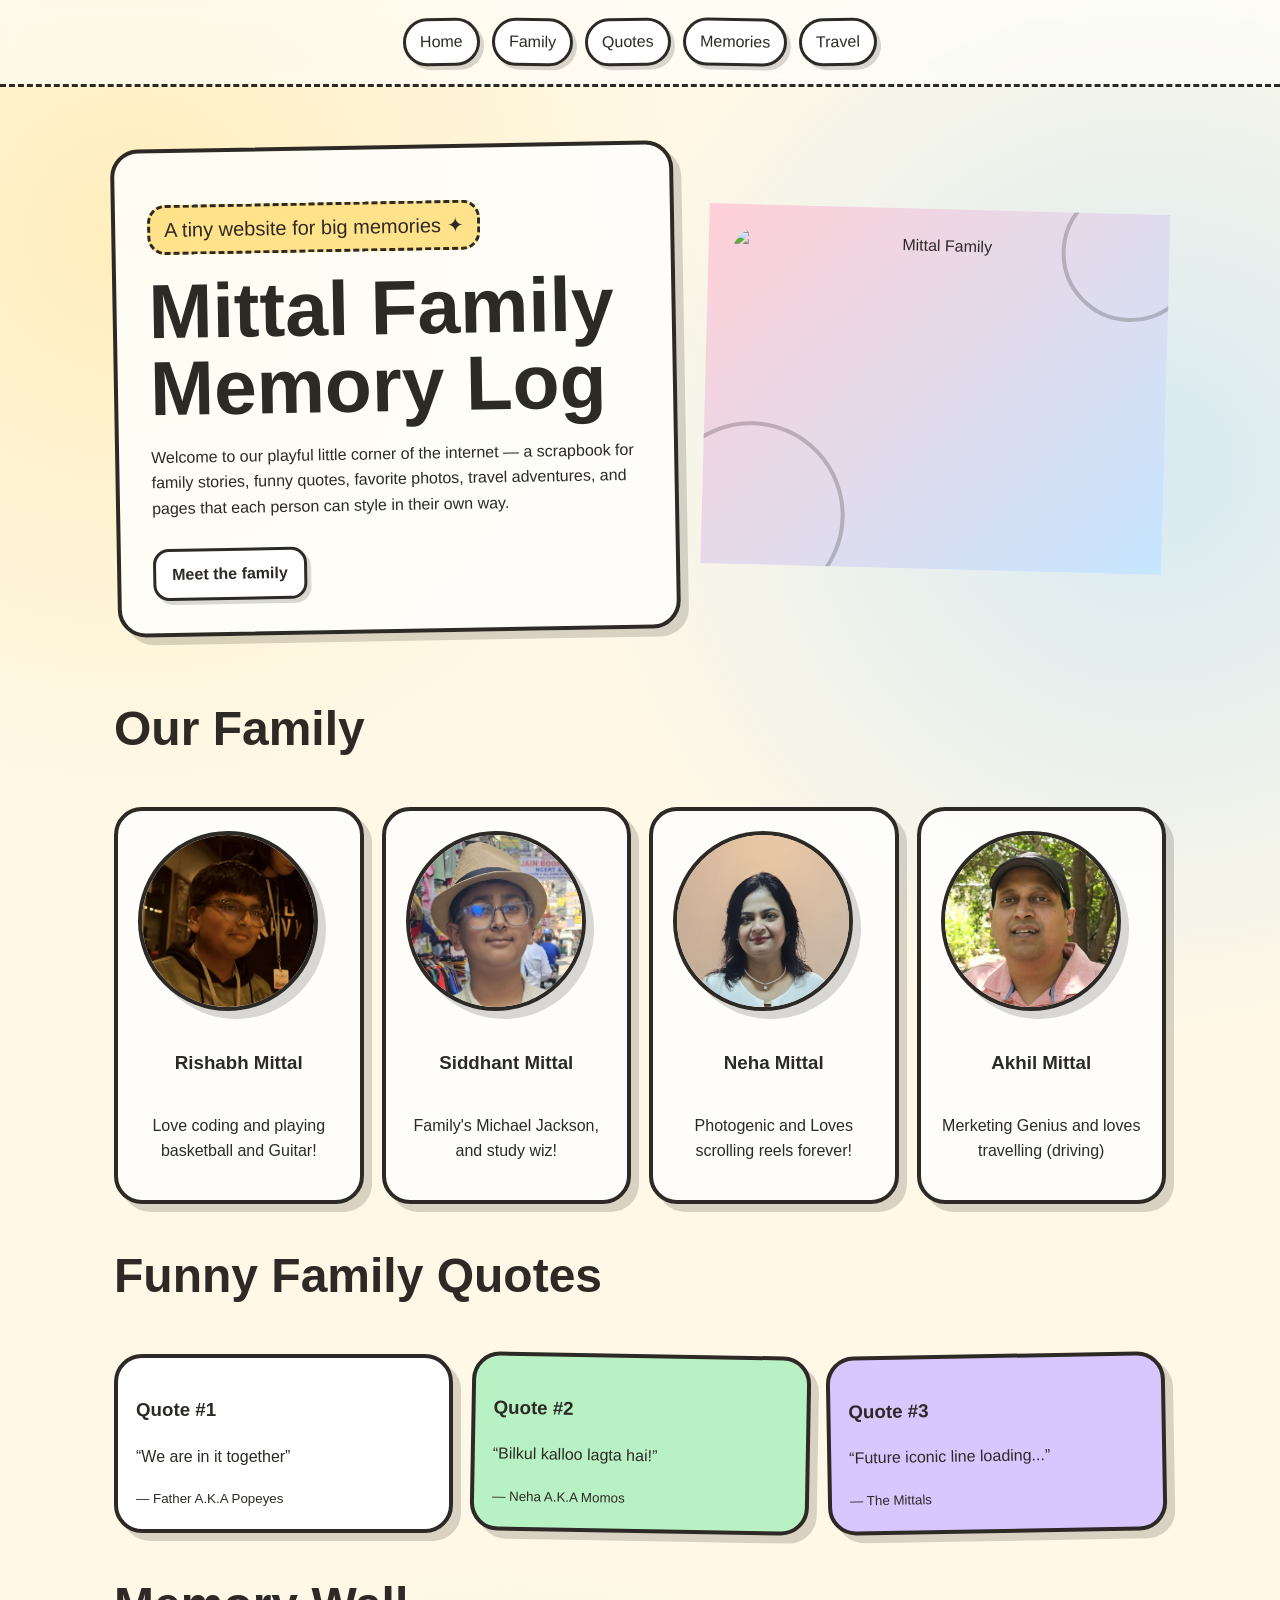
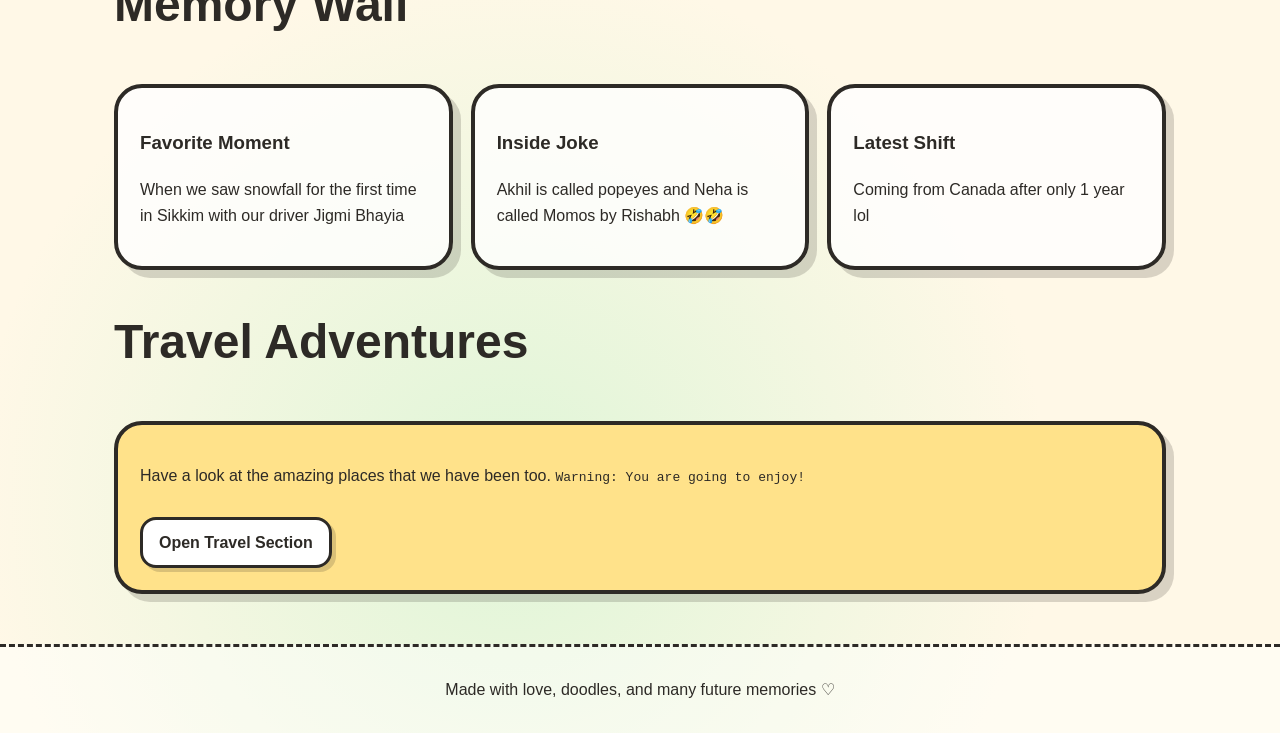
==== index.html @ bb87d196 "rishabh" ====
<!DOCTYPE html>
<html lang="en">
<head>
  <meta charset="UTF-8" />
  <meta name="viewport" content="width=device-width, initial-scale=1.0" />
  <title>Mittal Memory Log</title>
  <link rel="stylesheet" href="index.css" />
</head>
<body>
  <nav class="doodle-nav">
    <a href="index.html">Home</a>
    <a href="#family">Family</a>
    <a href="#quotes">Quotes</a>
    <a href="#memories">Memories</a>
    <a href="travel/index.html">Travel</a>
  </nav>

  <main>
    <section class="hero">
      <div class="hero-card">
        <p class="tagline">A tiny website for big memories ✦</p>
        <h1>Mittal Family Memory Log</h1>
        <p>
          Welcome to our playful little corner of the internet — a scrapbook for
          family stories, funny quotes, favorite photos, travel adventures, and
          pages that each person can style in their own way.
        </p>
        <a class="button" href="#family">Meet the family</a>
      </div>

      <div class="placeholder-photo">
          <img
              src=""
              alt="Mittal Family"
              class="hero-photo"
          />
      </div>
    </section>

    <section id="family">
      <h2>Our Family</h2>
      <div class="grid">
        <a class="person-card" href="family/rishabh/index.html">
          <img
            src="../../assets/images/imagepfp.jpeg"
            alt="Rishabh Mittal"
            class="profile-pic"
          />
          <h3>Rishabh Mittal</h3>
          <p>Love coding and playing basketball and Guitar!</p>
        </a>

        <a class="person-card" href="family/siddhant/index.html">
          <img
            src="../../assets\images\20260405_144058.jpg"
            alt="Rishabh Mittal"
            class="profile-pic"
          />
          <h3>Siddhant Mittal</h3>
          <p>Family's Michael Jackson, and study wiz!</p>
        </a>

        <a class="person-card" href="family/neha/index.html">
          <img
            src="../../assets\images\20260327_090411.jpg"
            alt="Rishabh Mittal"
            class="profile-pic"
          />
          <h3>Neha Mittal</h3>
          <p>Photogenic and Loves scrolling reels forever!</p>
        </a>

        <a class="person-card" href="family/akhil/index.html">
          <img
            src="../../assets\images\20260329_132729.jpg"
            alt="Rishabh Mittal"
            class="profile-pic"
          />
          <h3>Akhil Mittal</h3>
          <p>Merketing Genius and loves travelling (driving)</p>
        </a>
      </div>
    </section>

    <section id="quotes">
      <h2>Funny Family Quotes</h2>
      <div class="quote-list">
        <article class="quote-card">
          <h3>Quote #1</h3>
          <p>“We are in it together”</p>
          <small>— Father A.K.A Popeyes</small>
        </article>

        <article class="quote-card">
          <h3>Quote #2</h3>
          <p>“Bilkul kalloo lagta hai!”</p>
          <small>— Neha A.K.A Momos</small>
        </article>

        <article class="quote-card">
          <h3>Quote #3</h3>
          <p>“Future iconic line loading...”</p>
          <small>— The Mittals</small>
        </article>
      </div>
    </section>

    <section id="memories">
      <h2>Memory Wall</h2>
      <div class="memory-wall">
        <article class="card">
          <h3>Favorite Moment</h3>
          <p>When we saw snowfall for the first time in Sikkim with our driver Jigmi Bhayia</p>
        </article>
        <article class="card">
          <h3>Inside Joke</h3>
          <p>Akhil is called popeyes and Neha is called Momos by Rishabh 🤣🤣</p>
        </article>
        <article class="card">
          <h3>Latest Shift</h3>
          <p>Coming from Canada after only 1 year lol</p>
        </article>
      </div>
    </section>

    <section>
      <h2>Travel Adventures</h2>
      <div class="trip-card">
        <p>
          Have a look at the amazing places that we have been too. <code>Warning: You are going to enjoy!</code>
        </p>
        <a class="button" href="travel/index.html">Open Travel Section</a>
      </div>
    </section>
  </main>

  <footer>
    Made with love, doodles, and many future memories ♡
  </footer>
</body>
</html>
---- index.css ----
:root {
  --paper: #fff8e7;
  --ink: #2d2a26;
  --pink: #ffb6c1;
  --blue: #a7d8ff;
  --yellow: #ffe28a;
  --green: #b8f2c4;
  --purple: #d8c7ff;
  --shadow: rgba(45, 42, 38, 0.18);
}

* {
  box-sizing: border-box;
}

body {
  margin: 0;
  font-family: "Comic Sans MS", "Trebuchet MS", cursive, sans-serif;
  background:
    radial-gradient(circle at 10% 10%, rgba(255, 226, 138, 0.45), transparent 24%),
    radial-gradient(circle at 90% 20%, rgba(167, 216, 255, 0.45), transparent 26%),
    radial-gradient(circle at 40% 90%, rgba(184, 242, 196, 0.45), transparent 24%),
    var(--paper);
  color: var(--ink);
  line-height: 1.6;
}

a {
  color: inherit;
}

.doodle-nav {
  display: flex;
  flex-wrap: wrap;
  gap: 12px;
  align-items: center;
  justify-content: center;
  padding: 18px;
  background: rgba(255, 255, 255, 0.55);
  border-bottom: 3px dashed var(--ink);
  position: sticky;
  top: 0;
  z-index: 10;
  backdrop-filter: blur(8px);
}

.doodle-nav a {
  text-decoration: none;
  background: white;
  border: 3px solid var(--ink);
  border-radius: 999px;
  padding: 8px 14px;
  box-shadow: 4px 4px 0 var(--shadow);
  transform: rotate(-1deg);
  transition: transform 0.2s ease, box-shadow 0.2s ease;
}

.doodle-nav a:nth-child(even) {
  transform: rotate(1deg);
}

.doodle-nav a:hover {
  transform: translateY(-3px) rotate(0deg);
  box-shadow: 6px 6px 0 var(--shadow);
}

.hero {
  max-width: 1100px;
  margin: 34px auto;
  padding: 24px;
  display: grid;
  grid-template-columns: 1.1fr 0.9fr;
  gap: 28px;
  align-items: center;
}

.hero-card,
.card,
.quote-card,
.person-card,
.trip-card {
  background: rgba(255, 255, 255, 0.8);
  border: 4px solid var(--ink);
  border-radius: 28px;
  box-shadow: 8px 8px 0 var(--shadow);
}

.hero-card {
  padding: 32px;
  transform: rotate(-1deg);
}

h1 {
  font-size: clamp(2.4rem, 6vw, 5rem);
  line-height: 1;
  margin: 0 0 18px;
}

h2 {
  font-size: clamp(1.8rem, 4vw, 3rem);
  margin-top: 0;
}

.tagline {
  font-size: 1.25rem;
  background: var(--yellow);
  display: inline-block;
  padding: 6px 14px;
  border: 3px dashed var(--ink);
  border-radius: 18px;
  margin-bottom: 18px;
}

.placeholder-photo {
  min-height: 360px;
  display: grid;
  place-items: center;
  padding: 24px;
  text-align: center;
  background:
    linear-gradient(135deg, rgba(255, 182, 193, 0.65), rgba(167, 216, 255, 0.65)),
    white;
  transform: rotate(1.5deg);
  position: relative;
  overflow: hidden;
}

.placeholder-photo::before,
.placeholder-photo::after {
  content: "";
  position: absolute;
  border: 4px solid var(--ink);
  border-radius: 50%;
  opacity: 0.25;
}

.placeholder-photo::before {
  width: 180px;
  height: 180px;
  left: -45px;
  bottom: -45px;
}

.placeholder-photo::after {
  width: 130px;
  height: 130px;
  right: -30px;
  top: -30px;
}

.placeholder-photo span {
  font-size: 1.5rem;
  font-weight: bold;
  background: white;
  border: 3px solid var(--ink);
  padding: 18px;
  border-radius: 22px;
  z-index: 1;
}

section {
  max-width: 1100px;
  margin: 34px auto;
  padding: 0 24px;
}

.grid {
  display: grid;
  grid-template-columns: repeat(4, 1fr);
  gap: 18px;
}

.person-card {
  padding: 20px;
  text-align: center;
  text-decoration: none;
  min-height: 190px;
  display: flex;
  flex-direction: column;
  justify-content: center;
  transition: transform 0.2s ease;
}

.person-card:hover {
  transform: translateY(-6px) rotate(-1deg);
}

.avatar-doodle {
  width: 76px;
  height: 76px;
  margin: 0 auto 12px;
  border: 4px solid var(--ink);
  border-radius: 50%;
  background: var(--blue);
  display: grid;
  place-items: center;
  font-size: 2rem;
}

.quote-list {
  display: grid;
  grid-template-columns: repeat(3, 1fr);
  gap: 18px;
}

.quote-card {
  padding: 18px;
  background: white;
  min-height: 160px;
}

.quote-card:nth-child(2) {
  background: var(--green);
  transform: rotate(1deg);
}

.quote-card:nth-child(3) {
  background: var(--purple);
  transform: rotate(-1deg);
}

.memory-wall {
  display: grid;
  grid-template-columns: repeat(3, 1fr);
  gap: 18px;
}

.card {
  padding: 22px;
}

.trip-card {
  padding: 22px;
  background: var(--yellow);
}

.button {
  display: inline-block;
  margin-top: 12px;
  padding: 10px 16px;
  background: white;
  border: 3px solid var(--ink);
  border-radius: 16px;
  text-decoration: none;
  box-shadow: 4px 4px 0 var(--shadow);
  font-weight: bold;
}

footer {
  margin-top: 50px;
  padding: 30px 18px;
  text-align: center;
  border-top: 3px dashed var(--ink);
  background: rgba(255, 255, 255, 0.45);
}

.person-page {
  max-width: 900px;
  margin: 34px auto;
  padding: 24px;
}

.person-hero {
  padding: 28px;
  background: rgba(255, 255, 255, 0.8);
  border: 4px solid var(--ink);
  border-radius: 30px;
  box-shadow: 8px 8px 0 var(--shadow);
}

.notes {
  background: white;
  border: 3px dashed var(--ink);
  border-radius: 22px;
  padding: 18px;
  margin-top: 18px;
}

@media (max-width: 850px) {
  .hero,
  .grid,
  .quote-list,
  .memory-wall {
    grid-template-columns: 1fr;
  }

  .placeholder-photo {
    min-height: 260px;
  }
}
.profile-pic {
    width: 180px;
    height: 180px;
    object-fit: cover;
    border-radius: 50%;
    border: 4px solid #2d2a26;
    box-shadow: 8px 8px 0 rgba(45, 42, 38, 0.18);
    display: block;
    margin-bottom: 18px;
}
.hero-photo {
    width: 100%;
    height: 100%;
    object-fit: cover;
    border-radius: 24px;
}
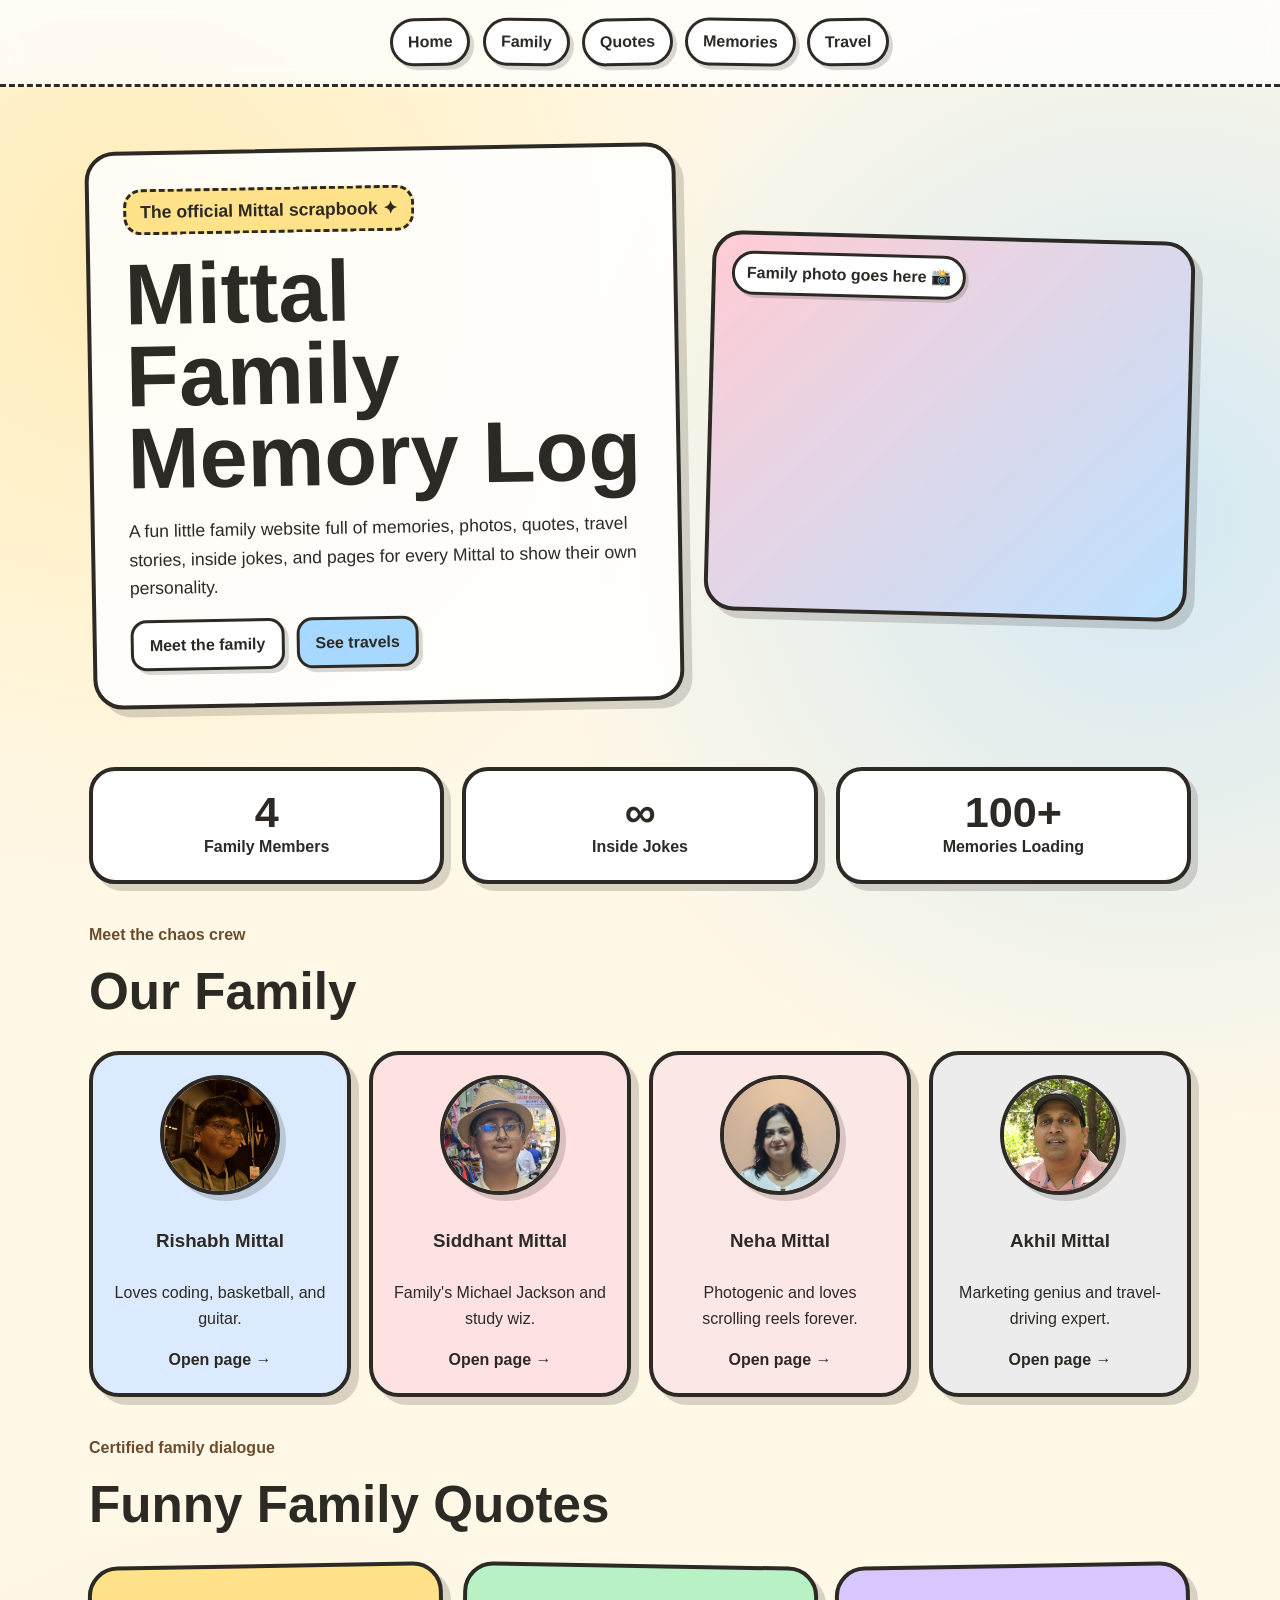
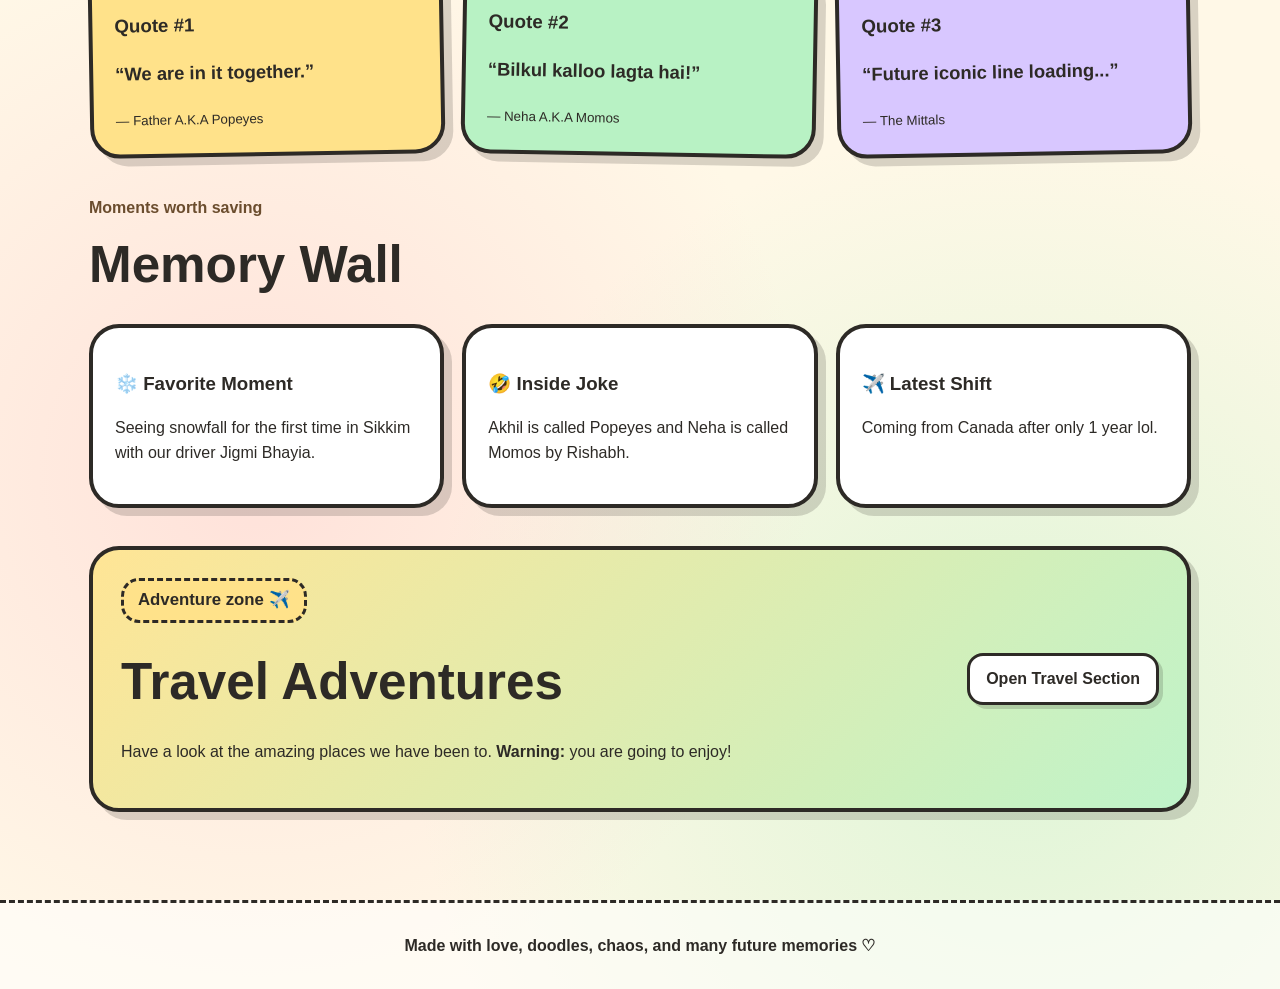
==== commit e326dd37: "sdd" ====
--- a/index.html
+++ b/index.html
@@ -7,6 +7,7 @@
   <link rel="stylesheet" href="index.css" />
 </head>
 <body>
+
   <nav class="doodle-nav">
     <a href="index.html">Home</a>
     <a href="#family">Family</a>
@@ -16,78 +17,96 @@
   </nav>
 
   <main>
+
     <section class="hero">
       <div class="hero-card">
-        <p class="tagline">A tiny website for big memories ✦</p>
+        <p class="tagline">The official Mittal scrapbook ✦</p>
         <h1>Mittal Family Memory Log</h1>
         <p>
-          Welcome to our playful little corner of the internet — a scrapbook for
-          family stories, funny quotes, favorite photos, travel adventures, and
-          pages that each person can style in their own way.
+          A fun little family website full of memories, photos, quotes, travel stories,
+          inside jokes, and pages for every Mittal to show their own personality.
         </p>
-        <a class="button" href="#family">Meet the family</a>
+
+        <div class="hero-buttons">
+          <a class="button" href="#family">Meet the family</a>
+          <a class="button secondary" href="travel/index.html">See travels</a>
+        </div>
       </div>
 
-      <div class="placeholder-photo">
-          <img
-              src=""
-              alt="Mittal Family"
-              class="hero-photo"
-          />
+      <div class="hero-photo-card">
+        <div class="photo-label">Family photo goes here 📸</div>
+        <img
+          src=""
+          alt="Mittal Family"
+          class="hero-photo"
+        />
       </div>
     </section>
 
+    <section class="stats-row">
+      <article>
+        <strong>4</strong>
+        <span>Family Members</span>
+      </article>
+
+      <article>
+        <strong>∞</strong>
+        <span>Inside Jokes</span>
+      </article>
+
+      <article>
+        <strong>100+</strong>
+        <span>Memories Loading</span>
+      </article>
+    </section>
+
     <section id="family">
-      <h2>Our Family</h2>
+      <div class="section-heading">
+        <p>Meet the chaos crew</p>
+        <h2>Our Family</h2>
+      </div>
+
       <div class="grid">
-        <a class="person-card" href="family/rishabh/index.html">
-          <img
-            src="../../assets/images/imagepfp.jpeg"
-            alt="Rishabh Mittal"
-            class="profile-pic"
-          />
+        <a class="person-card rishabh" href="family/rishabh/index.html">
+          <img src="assets/images/imagepfp.jpeg" alt="Rishabh Mittal" class="profile-pic" />
           <h3>Rishabh Mittal</h3>
-          <p>Love coding and playing basketball and Guitar!</p>
+          <p>Loves coding, basketball, and guitar.</p>
+          <span>Open page →</span>
         </a>
 
-        <a class="person-card" href="family/siddhant/index.html">
-          <img
-            src="../../assets\images\20260405_144058.jpg"
-            alt="Rishabh Mittal"
-            class="profile-pic"
-          />
+        <a class="person-card siddhant" href="family/siddhant/index.html">
+          <img src="assets/images/20260405_144058.jpg" alt="Siddhant Mittal" class="profile-pic" />
           <h3>Siddhant Mittal</h3>
-          <p>Family's Michael Jackson, and study wiz!</p>
+          <p>Family's Michael Jackson and study wiz.</p>
+          <span>Open page →</span>
         </a>
 
-        <a class="person-card" href="family/neha/index.html">
-          <img
-            src="../../assets\images\20260327_090411.jpg"
-            alt="Rishabh Mittal"
-            class="profile-pic"
-          />
+        <a class="person-card neha" href="family/neha/index.html">
+          <img src="assets/images/20260327_090411.jpg" alt="Neha Mittal" class="profile-pic" />
           <h3>Neha Mittal</h3>
-          <p>Photogenic and Loves scrolling reels forever!</p>
+          <p>Photogenic and loves scrolling reels forever.</p>
+          <span>Open page →</span>
         </a>
 
-        <a class="person-card" href="family/akhil/index.html">
-          <img
-            src="../../assets\images\20260329_132729.jpg"
-            alt="Rishabh Mittal"
-            class="profile-pic"
-          />
+        <a class="person-card akhil" href="family/akhil/index.html">
+          <img src="assets/images/20260329_132729.jpg" alt="Akhil Mittal" class="profile-pic" />
           <h3>Akhil Mittal</h3>
-          <p>Merketing Genius and loves travelling (driving)</p>
+          <p>Marketing genius and travel-driving expert.</p>
+          <span>Open page →</span>
         </a>
       </div>
     </section>
 
     <section id="quotes">
-      <h2>Funny Family Quotes</h2>
+      <div class="section-heading">
+        <p>Certified family dialogue</p>
+        <h2>Funny Family Quotes</h2>
+      </div>
+
       <div class="quote-list">
         <article class="quote-card">
           <h3>Quote #1</h3>
-          <p>“We are in it together”</p>
+          <p>“We are in it together.”</p>
           <small>— Father A.K.A Popeyes</small>
         </article>
 
@@ -106,36 +125,49 @@
     </section>
 
     <section id="memories">
-      <h2>Memory Wall</h2>
+      <div class="section-heading">
+        <p>Moments worth saving</p>
+        <h2>Memory Wall</h2>
+      </div>
+
       <div class="memory-wall">
         <article class="card">
-          <h3>Favorite Moment</h3>
-          <p>When we saw snowfall for the first time in Sikkim with our driver Jigmi Bhayia</p>
+          <h3>❄️ Favorite Moment</h3>
+          <p>Seeing snowfall for the first time in Sikkim with our driver Jigmi Bhayia.</p>
         </article>
+
         <article class="card">
-          <h3>Inside Joke</h3>
-          <p>Akhil is called popeyes and Neha is called Momos by Rishabh 🤣🤣</p>
+          <h3>🤣 Inside Joke</h3>
+          <p>Akhil is called Popeyes and Neha is called Momos by Rishabh.</p>
         </article>
+
         <article class="card">
-          <h3>Latest Shift</h3>
-          <p>Coming from Canada after only 1 year lol</p>
+          <h3>✈️ Latest Shift</h3>
+          <p>Coming from Canada after only 1 year lol.</p>
         </article>
       </div>
     </section>
 
     <section>
-      <h2>Travel Adventures</h2>
-      <div class="trip-card">
-        <p>
-          Have a look at the amazing places that we have been too. <code>Warning: You are going to enjoy!</code>
-        </p>
+      <div class="travel-banner">
+        <div>
+          <p class="tagline">Adventure zone ✈️</p>
+          <h2>Travel Adventures</h2>
+          <p>
+            Have a look at the amazing places we have been to.
+            <strong>Warning:</strong> you are going to enjoy!
+          </p>
+        </div>
+
         <a class="button" href="travel/index.html">Open Travel Section</a>
       </div>
     </section>
+
   </main>
 
   <footer>
-    Made with love, doodles, and many future memories ♡
+    Made with love, doodles, chaos, and many future memories ♡
   </footer>
+
 </body>
-</html>
+</html>
--- a/index.css
+++ b/index.css
@@ -6,20 +6,26 @@
   --yellow: #ffe28a;
   --green: #b8f2c4;
   --purple: #d8c7ff;
+  --red: #ff9a9a;
   --shadow: rgba(45, 42, 38, 0.18);
 }
 
 * {
   box-sizing: border-box;
+}
+
+html {
+  scroll-behavior: smooth;
 }
 
 body {
   margin: 0;
   font-family: "Comic Sans MS", "Trebuchet MS", cursive, sans-serif;
   background:
-    radial-gradient(circle at 10% 10%, rgba(255, 226, 138, 0.45), transparent 24%),
-    radial-gradient(circle at 90% 20%, rgba(167, 216, 255, 0.45), transparent 26%),
-    radial-gradient(circle at 40% 90%, rgba(184, 242, 196, 0.45), transparent 24%),
+    radial-gradient(circle at 10% 10%, rgba(255, 226, 138, 0.5), transparent 24%),
+    radial-gradient(circle at 90% 20%, rgba(167, 216, 255, 0.5), transparent 26%),
+    radial-gradient(circle at 20% 80%, rgba(255, 182, 193, 0.35), transparent 24%),
+    radial-gradient(circle at 80% 90%, rgba(184, 242, 196, 0.45), transparent 24%),
     var(--paper);
   color: var(--ink);
   line-height: 1.6;
@@ -36,7 +42,7 @@
   align-items: center;
   justify-content: center;
   padding: 18px;
-  background: rgba(255, 255, 255, 0.55);
+  background: rgba(255, 255, 255, 0.72);
   border-bottom: 3px dashed var(--ink);
   position: sticky;
   top: 0;
@@ -49,10 +55,14 @@
   background: white;
   border: 3px solid var(--ink);
   border-radius: 999px;
-  padding: 8px 14px;
+  padding: 8px 15px;
   box-shadow: 4px 4px 0 var(--shadow);
+  transition: 0.2s;
+  font-weight: bold;
+}
+
+.doodle-nav a:nth-child(odd) {
   transform: rotate(-1deg);
-  transition: transform 0.2s ease, box-shadow 0.2s ease;
 }
 
 .doodle-nav a:nth-child(even) {
@@ -64,9 +74,19 @@
   box-shadow: 6px 6px 0 var(--shadow);
 }
 
+main {
+  overflow: hidden;
+}
+
+section {
+  max-width: 1150px;
+  margin: 38px auto;
+  padding: 0 24px;
+}
+
 .hero {
-  max-width: 1100px;
-  margin: 34px auto;
+  max-width: 1150px;
+  margin: 36px auto 20px;
   padding: 24px;
   display: grid;
   grid-template-columns: 1.1fr 0.9fr;
@@ -75,93 +95,152 @@
 }
 
 .hero-card,
+.hero-photo-card,
 .card,
 .quote-card,
 .person-card,
-.trip-card {
-  background: rgba(255, 255, 255, 0.8);
+.travel-banner {
+  background: rgba(255, 255, 255, 0.86);
   border: 4px solid var(--ink);
-  border-radius: 28px;
+  border-radius: 30px;
   box-shadow: 8px 8px 0 var(--shadow);
 }
 
 .hero-card {
-  padding: 32px;
+  padding: 34px;
   transform: rotate(-1deg);
 }
 
+.hero-card p {
+  font-size: 1.1rem;
+}
+
 h1 {
-  font-size: clamp(2.4rem, 6vw, 5rem);
-  line-height: 1;
+  font-size: clamp(2.7rem, 7vw, 5.4rem);
+  line-height: 0.95;
   margin: 0 0 18px;
 }
 
 h2 {
-  font-size: clamp(1.8rem, 4vw, 3rem);
-  margin-top: 0;
+  font-size: clamp(2rem, 4vw, 3.2rem);
+  margin: 0;
+}
+
+h3 {
+  margin-bottom: 8px;
 }
 
 .tagline {
-  font-size: 1.25rem;
+  font-size: 1.05rem;
   background: var(--yellow);
   display: inline-block;
   padding: 6px 14px;
   border: 3px dashed var(--ink);
   border-radius: 18px;
-  margin-bottom: 18px;
-}
-
-.placeholder-photo {
-  min-height: 360px;
-  display: grid;
-  place-items: center;
-  padding: 24px;
-  text-align: center;
+  margin: 0 0 18px;
+  font-weight: bold;
+}
+
+.hero-buttons {
+  display: flex;
+  flex-wrap: wrap;
+  gap: 12px;
+  margin-top: 18px;
+}
+
+.button {
+  display: inline-block;
+  padding: 10px 16px;
+  background: white;
+  border: 3px solid var(--ink);
+  border-radius: 16px;
+  text-decoration: none;
+  box-shadow: 4px 4px 0 var(--shadow);
+  font-weight: bold;
+  transition: 0.2s;
+}
+
+.button:hover {
+  transform: translateY(-3px);
+}
+
+.button.secondary {
+  background: var(--blue);
+}
+
+.hero-photo-card {
+  min-height: 380px;
+  padding: 18px;
   background:
-    linear-gradient(135deg, rgba(255, 182, 193, 0.65), rgba(167, 216, 255, 0.65)),
+    linear-gradient(135deg, rgba(255, 182, 193, 0.7), rgba(167, 216, 255, 0.75)),
     white;
   transform: rotate(1.5deg);
   position: relative;
   overflow: hidden;
-}
-
-.placeholder-photo::before,
-.placeholder-photo::after {
-  content: "";
+  display: grid;
+  place-items: center;
+}
+
+.photo-label {
   position: absolute;
+  top: 16px;
+  left: 16px;
+  background: white;
+  border: 3px solid var(--ink);
+  border-radius: 999px;
+  padding: 6px 12px;
+  font-weight: bold;
+  z-index: 2;
+  box-shadow: 3px 3px 0 var(--shadow);
+}
+
+.hero-photo {
+  width: 100%;
+  height: 320px;
+  object-fit: cover;
+  border-radius: 24px;
+  border: 3px solid var(--ink);
+  background:
+    linear-gradient(135deg, var(--yellow), var(--blue));
+}
+
+.hero-photo[src=""] {
+  display: none;
+}
+
+.stats-row {
+  display: grid;
+  grid-template-columns: repeat(3, 1fr);
+  gap: 18px;
+}
+
+.stats-row article {
+  background: white;
   border: 4px solid var(--ink);
-  border-radius: 50%;
-  opacity: 0.25;
-}
-
-.placeholder-photo::before {
-  width: 180px;
-  height: 180px;
-  left: -45px;
-  bottom: -45px;
-}
-
-.placeholder-photo::after {
-  width: 130px;
-  height: 130px;
-  right: -30px;
-  top: -30px;
-}
-
-.placeholder-photo span {
-  font-size: 1.5rem;
-  font-weight: bold;
-  background: white;
-  border: 3px solid var(--ink);
-  padding: 18px;
-  border-radius: 22px;
-  z-index: 1;
-}
-
-section {
-  max-width: 1100px;
-  margin: 34px auto;
-  padding: 0 24px;
+  border-radius: 26px;
+  padding: 20px;
+  text-align: center;
+  box-shadow: 7px 7px 0 var(--shadow);
+}
+
+.stats-row strong {
+  display: block;
+  font-size: 2.7rem;
+  line-height: 1;
+}
+
+.stats-row span {
+  font-weight: bold;
+}
+
+.section-heading {
+  margin-bottom: 18px;
+}
+
+.section-heading p {
+  margin: 0 0 4px;
+  font-weight: bold;
+  color: #6b4d2e;
 }
 
 .grid {
@@ -174,27 +253,49 @@
   padding: 20px;
   text-align: center;
   text-decoration: none;
-  min-height: 190px;
+  min-height: 270px;
   display: flex;
   flex-direction: column;
+  align-items: center;
   justify-content: center;
-  transition: transform 0.2s ease;
+  transition: 0.2s;
 }
 
 .person-card:hover {
-  transform: translateY(-6px) rotate(-1deg);
-}
-
-.avatar-doodle {
-  width: 76px;
-  height: 76px;
-  margin: 0 auto 12px;
+  transform: translateY(-7px) rotate(-1deg);
+}
+
+.person-card span {
+  margin-top: auto;
+  font-weight: bold;
+}
+
+.person-card.rishabh {
+  background: #dbeafe;
+}
+
+.person-card.siddhant {
+  background: #fee2e2;
+}
+
+.person-card.neha {
+  background: #fce7e7;
+}
+
+.person-card.akhil {
+  background: #ececec;
+}
+
+.profile-pic {
+  width: 120px;
+  height: 120px;
+  object-fit: cover;
+  border-radius: 50%;
   border: 4px solid var(--ink);
-  border-radius: 50%;
-  background: var(--blue);
-  display: grid;
-  place-items: center;
-  font-size: 2rem;
+  box-shadow: 6px 6px 0 var(--shadow);
+  display: block;
+  margin-bottom: 12px;
+  background: white;
 }
 
 .quote-list {
@@ -204,9 +305,13 @@
 }
 
 .quote-card {
-  padding: 18px;
-  background: white;
-  min-height: 160px;
+  padding: 22px;
+  min-height: 180px;
+}
+
+.quote-card:nth-child(1) {
+  background: var(--yellow);
+  transform: rotate(-1deg);
 }
 
 .quote-card:nth-child(2) {
@@ -219,6 +324,11 @@
   transform: rotate(-1deg);
 }
 
+.quote-card p {
+  font-size: 1.15rem;
+  font-weight: bold;
+}
+
 .memory-wall {
   display: grid;
   grid-template-columns: repeat(3, 1fr);
@@ -227,23 +337,23 @@
 
 .card {
   padding: 22px;
-}
-
-.trip-card {
-  padding: 22px;
-  background: var(--yellow);
-}
-
-.button {
-  display: inline-block;
-  margin-top: 12px;
-  padding: 10px 16px;
-  background: white;
-  border: 3px solid var(--ink);
-  border-radius: 16px;
-  text-decoration: none;
-  box-shadow: 4px 4px 0 var(--shadow);
-  font-weight: bold;
+  background: white;
+  transition: 0.2s;
+}
+
+.card:hover {
+  transform: translateY(-5px);
+}
+
+.travel-banner {
+  padding: 28px;
+  background:
+    linear-gradient(135deg, rgba(255, 226, 138, 0.9), rgba(184, 242, 196, 0.9)),
+    white;
+  display: flex;
+  gap: 20px;
+  justify-content: space-between;
+  align-items: center;
 }
 
 footer {
@@ -251,56 +361,31 @@
   padding: 30px 18px;
   text-align: center;
   border-top: 3px dashed var(--ink);
-  background: rgba(255, 255, 255, 0.45);
-}
-
-.person-page {
-  max-width: 900px;
-  margin: 34px auto;
-  padding: 24px;
-}
-
-.person-hero {
-  padding: 28px;
-  background: rgba(255, 255, 255, 0.8);
-  border: 4px solid var(--ink);
-  border-radius: 30px;
-  box-shadow: 8px 8px 0 var(--shadow);
-}
-
-.notes {
-  background: white;
-  border: 3px dashed var(--ink);
-  border-radius: 22px;
-  padding: 18px;
-  margin-top: 18px;
-}
-
-@media (max-width: 850px) {
+  background: rgba(255, 255, 255, 0.55);
+  font-weight: bold;
+}
+
+@media (max-width: 900px) {
   .hero,
   .grid,
   .quote-list,
-  .memory-wall {
+  .memory-wall,
+  .stats-row {
     grid-template-columns: 1fr;
   }
 
-  .placeholder-photo {
-    min-height: 260px;
+  .hero-card,
+  .hero-photo-card,
+  .quote-card {
+    transform: none;
   }
-}
-.profile-pic {
-    width: 180px;
-    height: 180px;
-    object-fit: cover;
-    border-radius: 50%;
-    border: 4px solid #2d2a26;
-    box-shadow: 8px 8px 0 rgba(45, 42, 38, 0.18);
-    display: block;
-    margin-bottom: 18px;
-}
-.hero-photo {
-    width: 100%;
-    height: 100%;
-    object-fit: cover;
-    border-radius: 24px;
+
+  .hero-photo-card {
+    min-height: 280px;
+  }
+
+  .travel-banner {
+    flex-direction: column;
+    align-items: flex-start;
+  }
 }
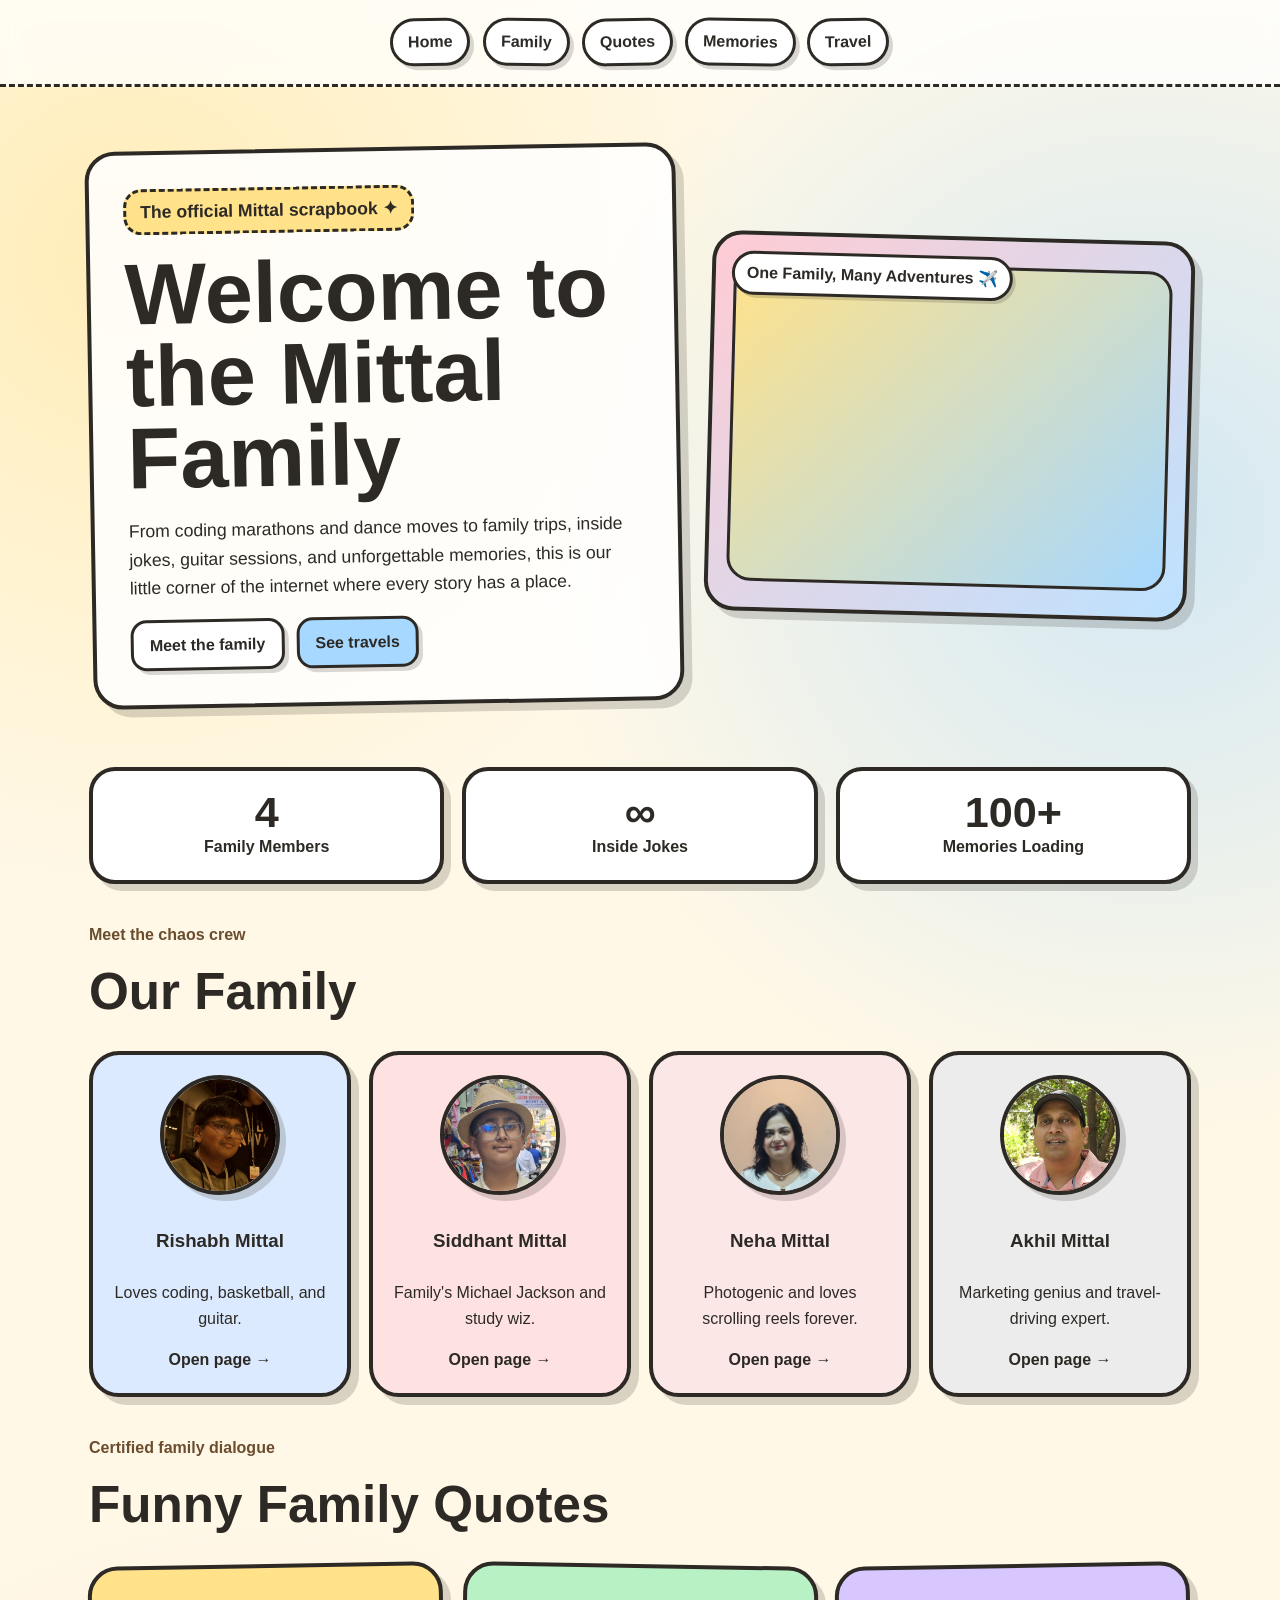
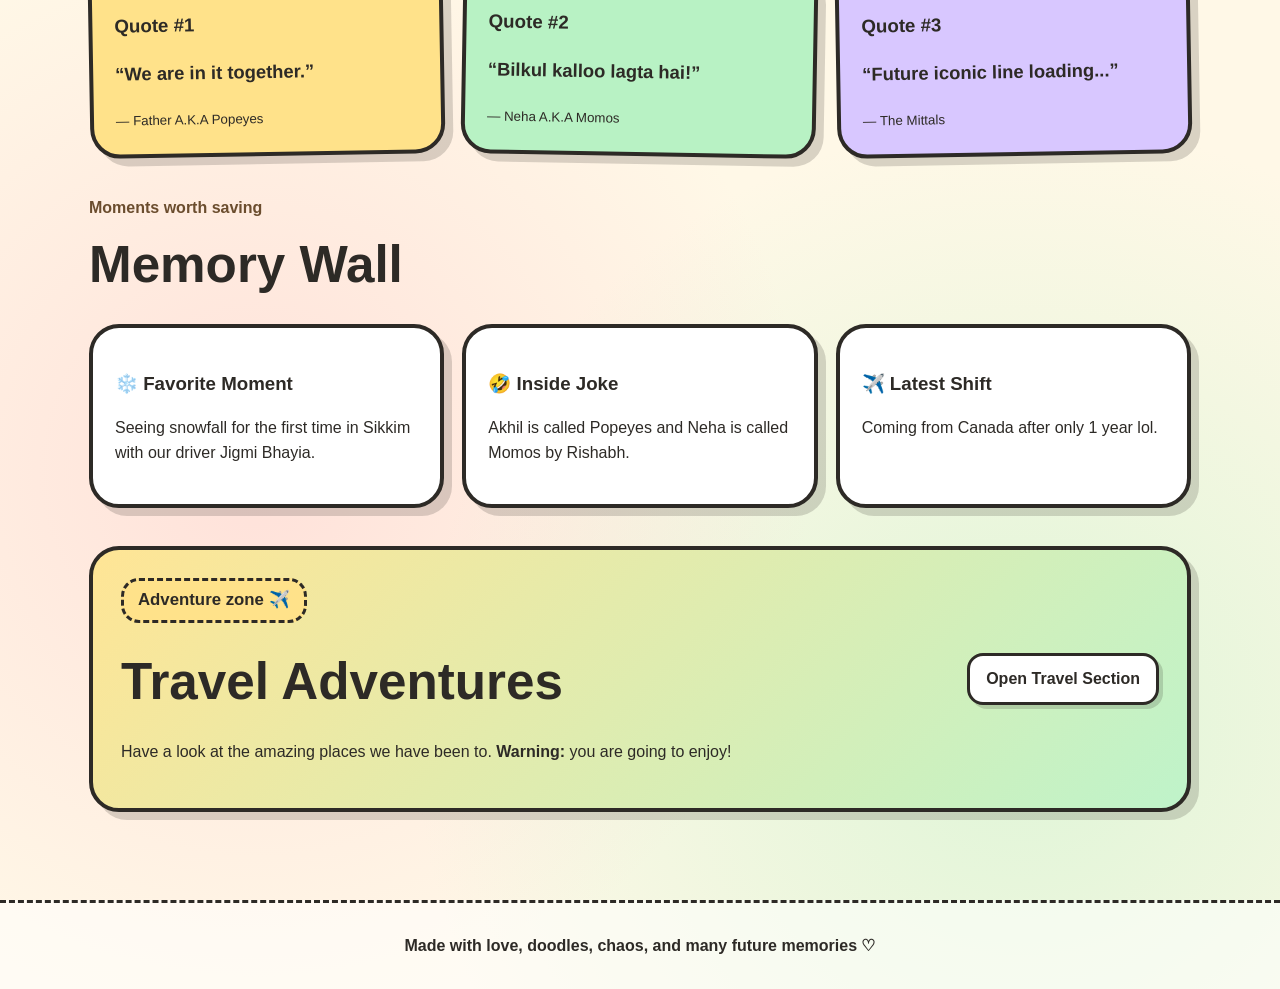
==== commit b181933a: "sdsd" ====
--- a/index.html
+++ b/index.html
@@ -21,10 +21,14 @@
     <section class="hero">
       <div class="hero-card">
         <p class="tagline">The official Mittal scrapbook ✦</p>
-        <h1>Mittal Family Memory Log</h1>
+
+        <h1>Welcome to the Mittal Family</h1>
+
         <p>
-          A fun little family website full of memories, photos, quotes, travel stories,
-          inside jokes, and pages for every Mittal to show their own personality.
+        From coding marathons and dance moves to family trips,
+        inside jokes, guitar sessions, and unforgettable memories,
+        this is our little corner of the internet where every story
+        has a place.
         </p>
 
         <div class="hero-buttons">
@@ -34,11 +38,11 @@
       </div>
 
       <div class="hero-photo-card">
-        <div class="photo-label">Family photo goes here 📸</div>
+        <div class="photo-label">One Family, Many Adventures ✈️</div>
         <img
-          src=""
-          alt="Mittal Family"
-          class="hero-photo"
+            src="assets/images/20260328_101517.jpg"
+            alt="Mittal Family"
+            class="hero-photo"
         />
       </div>
     </section>
